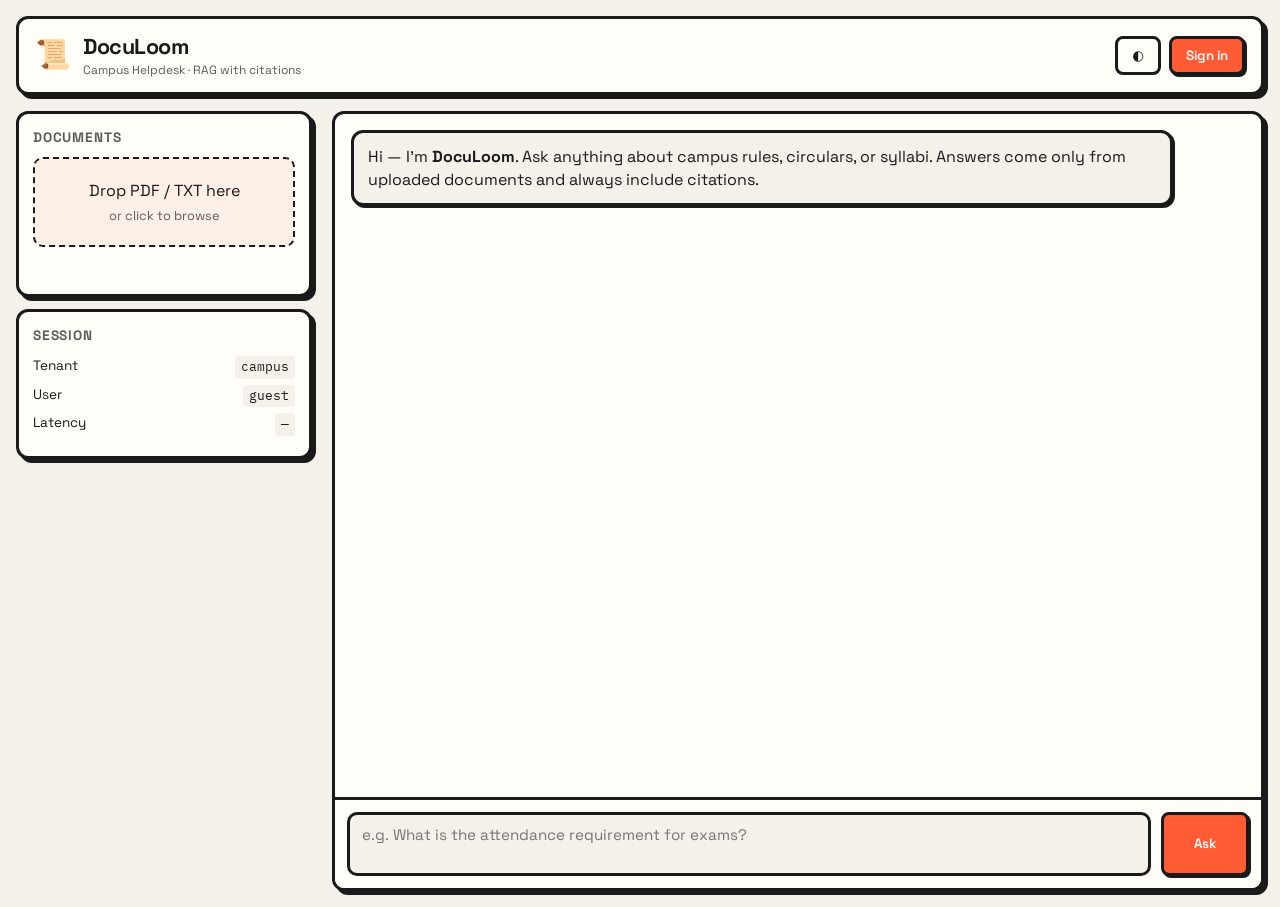
==== templates/index.html @ 9d4e54d8 "push code" ====
<!DOCTYPE html>
<html lang="en">
<head>
  <meta charset="UTF-8" />
  <meta name="viewport" content="width=device-width, initial-scale=1" />
  <title>DocuLoom — Campus Helpdesk RAG</title>
  <link rel="preconnect" href="https://fonts.googleapis.com" />
  <link href="https://fonts.googleapis.com/css2?family=Space+Grotesk:wght@400;500;600;700&family=IBM+Plex+Mono:wght@400;500&display=swap" rel="stylesheet" />
  <link rel="stylesheet" href="/static/style.css" />
</head>
<body>
  <div id="app">
    <!-- Top bar -->
    <header class="topbar">
      <div class="brand">
        <span class="logo">📜</span>
        <div>
          <h1>DocuLoom</h1>
          <p class="tag">Campus Helpdesk · RAG with citations</p>
        </div>
      </div>
      <div class="top-actions">
        <button id="themeBtn" class="btn btn-ghost" title="Toggle theme">◐</button>
        <button id="authBtn" class="btn btn-primary">Sign in</button>
      </div>
    </header>

    <main class="layout">
      <!-- Sidebar -->
      <aside class="sidebar">
        <section class="panel">
          <h2>Documents</h2>
          <div id="dropzone" class="dropzone">
            <p>Drop PDF / TXT here</p>
            <p class="muted">or click to browse</p>
            <input type="file" id="fileInput" accept=".pdf,.txt,.md" hidden />
          </div>
          <div id="uploadStatus" class="status"></div>
          <ul id="docList" class="doc-list"></ul>
        </section>

        <section class="panel meta-panel">
          <h2>Session</h2>
          <div class="meta-row"><span>Tenant</span><code id="tenantLabel">campus</code></div>
          <div class="meta-row"><span>User</span><code id="userLabel">guest</code></div>
          <div class="meta-row"><span>Latency</span><code id="latLabel">—</code></div>
        </section>
      </aside>

      <!-- Chat -->
      <section class="chat-panel">
        <div id="messages" class="messages">
          <div class="msg assistant">
            <div class="bubble">
              <p>Hi — I'm <strong>DocuLoom</strong>. Ask anything about campus rules, circulars, or syllabi. Answers come only from uploaded documents and always include citations.</p>
            </div>
          </div>
        </div>
        <form id="askForm" class="ask-form">
          <textarea id="question" rows="2" placeholder="e.g. What is the attendance requirement for exams?" required></textarea>
          <button type="submit" class="btn btn-primary btn-ask" id="askBtn">Ask</button>
        </form>
      </section>
    </main>
  </div>

  <!-- Auth modal -->
  <div id="authModal" class="modal hidden">
    <div class="modal-card">
      <h2 id="authTitle">Sign in</h2>
      <form id="authForm">
        <label>Email<input type="email" id="authEmail" required /></label>
        <label>Password<input type="password" id="authPassword" required minlength="6" /></label>
        <label id="nameLabel" class="hidden">Display name<input type="text" id="authName" /></label>
        <div class="modal-actions">
          <button type="button" class="btn btn-ghost" id="toggleAuthMode">Need an account?</button>
          <button type="submit" class="btn btn-primary" id="authSubmit">Sign in</button>
        </div>
      </form>
      <button class="modal-close" id="closeAuth">×</button>
    </div>
  </div>

  <script src="/static/app.js"></script>
</body>
</html>
---- static/style.css ----
:root {
  --bg: #f4f1ea;
  --surface: #fffdf7;
  --ink: #1a1a1a;
  --muted: #5c5c5c;
  --accent: #ff5c35;
  --accent-2: #2b6cff;
  --ok: #1f9d55;
  --border: 3px solid #1a1a1a;
  --shadow: 4px 4px 0 #1a1a1a;
  --radius: 12px;
  --font: "Space Grotesk", system-ui, sans-serif;
  --mono: "IBM Plex Mono", ui-monospace, monospace;
}

[data-theme="dark"] {
  --bg: #121212;
  --surface: #1c1c1c;
  --ink: #f2f2f2;
  --muted: #a0a0a0;
  --accent: #ff7a55;
  --accent-2: #6b9bff;
  --ok: #3dd68c;
  --border: 3px solid #f2f2f2;
  --shadow: 4px 4px 0 #000;
}

* { box-sizing: border-box; margin: 0; padding: 0; }

body {
  font-family: var(--font);
  background: var(--bg);
  color: var(--ink);
  min-height: 100vh;
  line-height: 1.45;
}

#app { max-width: 1280px; margin: 0 auto; padding: 16px; }

.topbar {
  display: flex;
  align-items: center;
  justify-content: space-between;
  padding: 12px 16px;
  background: var(--surface);
  border: var(--border);
  box-shadow: var(--shadow);
  border-radius: var(--radius);
  margin-bottom: 16px;
}

.brand { display: flex; gap: 12px; align-items: center; }
.logo { font-size: 1.8rem; }
.brand h1 { font-size: 1.35rem; font-weight: 700; letter-spacing: -0.02em; }
.tag { font-size: 0.75rem; color: var(--muted); }

.top-actions { display: flex; gap: 8px; }

.btn {
  font-family: var(--font);
  font-weight: 600;
  border: var(--border);
  border-radius: 8px;
  padding: 8px 14px;
  cursor: pointer;
  background: var(--surface);
  color: var(--ink);
  box-shadow: 2px 2px 0 var(--ink);
  transition: transform 0.08s, box-shadow 0.08s;
}
.btn:hover { transform: translate(-1px, -1px); box-shadow: 3px 3px 0 var(--ink); }
.btn:active { transform: translate(1px, 1px); box-shadow: 1px 1px 0 var(--ink); }
.btn-primary { background: var(--accent); color: #fff; }
.btn-ghost { background: transparent; box-shadow: none; }
.btn-ask { min-width: 88px; height: 100%; }

.layout {
  display: grid;
  grid-template-columns: 300px 1fr;
  gap: 16px;
  height: calc(100vh - 120px);
}

.sidebar { overflow-y: auto; padding-right: 4px; }

@media (max-width: 860px) {
  .layout { grid-template-columns: 1fr; height: auto; }
  .sidebar { max-height: 40vh; }
}

.panel {
  background: var(--surface);
  border: var(--border);
  box-shadow: var(--shadow);
  border-radius: var(--radius);
  padding: 14px;
  margin-bottom: 12px;
}
.panel h2 {
  font-size: 0.85rem;
  text-transform: uppercase;
  letter-spacing: 0.06em;
  margin-bottom: 10px;
  color: var(--muted);
}

.dropzone {
  border: 2px dashed var(--ink);
  border-radius: 10px;
  padding: 20px 12px;
  text-align: center;
  cursor: pointer;
  background: color-mix(in srgb, var(--accent) 8%, transparent);
  transition: background 0.15s;
}
.dropzone.dragover { background: color-mix(in srgb, var(--accent) 22%, transparent); }
.dropzone .muted { font-size: 0.8rem; color: var(--muted); margin-top: 4px; }

.status { font-size: 0.8rem; margin-top: 8px; min-height: 1.2em; }
.status.ok { color: var(--ok); }
.status.err { color: var(--accent); }

.doc-list { list-style: none; max-height: 280px; overflow-y: auto; margin-top: 10px; }
.doc-list li {
  display: flex;
  justify-content: space-between;
  align-items: center;
  gap: 8px;
  padding: 8px;
  border: 2px solid var(--ink);
  border-radius: 8px;
  margin-bottom: 6px;
  font-size: 0.85rem;
}
.doc-list .name { overflow: hidden; text-overflow: ellipsis; white-space: nowrap; flex: 1; }
.doc-list .badge {
  font-family: var(--mono);
  font-size: 0.7rem;
  padding: 2px 6px;
  border-radius: 4px;
  background: var(--bg);
  border: 1px solid var(--ink);
}
.doc-list .badge.ready { background: color-mix(in srgb, var(--ok) 25%, transparent); }
.doc-list .badge.failed { background: color-mix(in srgb, var(--accent) 25%, transparent); }

.meta-row {
  display: flex;
  justify-content: space-between;
  font-size: 0.85rem;
  margin-bottom: 6px;
}
.meta-row code {
  font-family: var(--mono);
  font-size: 0.8rem;
  background: var(--bg);
  padding: 2px 6px;
  border-radius: 4px;
}

.chat-panel {
  display: flex;
  flex-direction: column;
  background: var(--surface);
  border: var(--border);
  box-shadow: var(--shadow);
  border-radius: var(--radius);
  overflow: hidden;
  height: 100%;
  max-height: 100%;
}

.messages {
  flex: 1;
  overflow-y: auto;
  padding: 16px;
  display: flex;
  flex-direction: column;
  gap: 12px;
}

.msg { display: flex; max-width: 92%; }
.msg.user { align-self: flex-end; }
.msg.assistant { align-self: flex-start; }

.bubble {
  padding: 12px 14px;
  border: var(--border);
  border-radius: 12px;
  box-shadow: 2px 2px 0 var(--ink);
  background: var(--bg);
}
.msg.user .bubble {
  background: var(--accent);
  color: #fff;
  border-color: var(--ink);
}
.bubble p { margin-bottom: 0.4em; }
.bubble p:last-child { margin-bottom: 0; }
.bubble ul { padding-left: 1.2em; margin: 0.3em 0; }

.sources {
  margin-top: 10px;
  padding-top: 8px;
  border-top: 2px dashed color-mix(in srgb, var(--ink) 30%, transparent);
  font-size: 0.78rem;
}
.sources h4 { font-size: 0.72rem; text-transform: uppercase; color: var(--muted); margin-bottom: 4px; }
.source-chip {
  display: inline-block;
  margin: 2px 4px 2px 0;
  padding: 3px 8px;
  border: 2px solid var(--ink);
  border-radius: 6px;
  background: var(--surface);
  font-family: var(--mono);
  cursor: default;
}
.cite {
  font-family: var(--mono);
  font-size: 0.85em;
  color: var(--accent-2);
  font-weight: 500;
}

.ask-form {
  display: flex;
  gap: 10px;
  padding: 12px;
  border-top: var(--border);
  background: var(--surface);
}
.ask-form textarea {
  flex: 1;
  resize: none;
  font-family: var(--font);
  font-size: 0.95rem;
  padding: 10px 12px;
  border: var(--border);
  border-radius: 10px;
  background: var(--bg);
  color: var(--ink);
  outline: none;
}
.ask-form textarea:focus { box-shadow: 2px 2px 0 var(--accent-2); }

.modal {
  position: fixed;
  inset: 0;
  background: rgba(0,0,0,0.45);
  display: flex;
  align-items: center;
  justify-content: center;
  z-index: 50;
}
.modal.hidden { display: none; }
.modal-card {
  position: relative;
  background: var(--surface);
  border: var(--border);
  box-shadow: var(--shadow);
  border-radius: var(--radius);
  padding: 24px;
  width: min(380px, 92vw);
}
.modal-card h2 { margin-bottom: 14px; }
.modal-card label {
  display: block;
  font-size: 0.85rem;
  margin-bottom: 10px;
}
.modal-card input {
  display: block;
  width: 100%;
  margin-top: 4px;
  padding: 8px 10px;
  border: var(--border);
  border-radius: 8px;
  font-family: var(--font);
  background: var(--bg);
  color: var(--ink);
}
.modal-actions {
  display: flex;
  justify-content: space-between;
  align-items: center;
  margin-top: 14px;
  gap: 8px;
}
.modal-close {
  position: absolute;
  top: 8px;
  right: 12px;
  border: none;
  background: none;
  font-size: 1.4rem;
  cursor: pointer;
  color: var(--ink);
}
.hidden { display: none !important; }

.typing::after {
  content: "…";
  animation: blink 1s infinite;
}
@keyframes blink { 50% { opacity: 0.3; } }
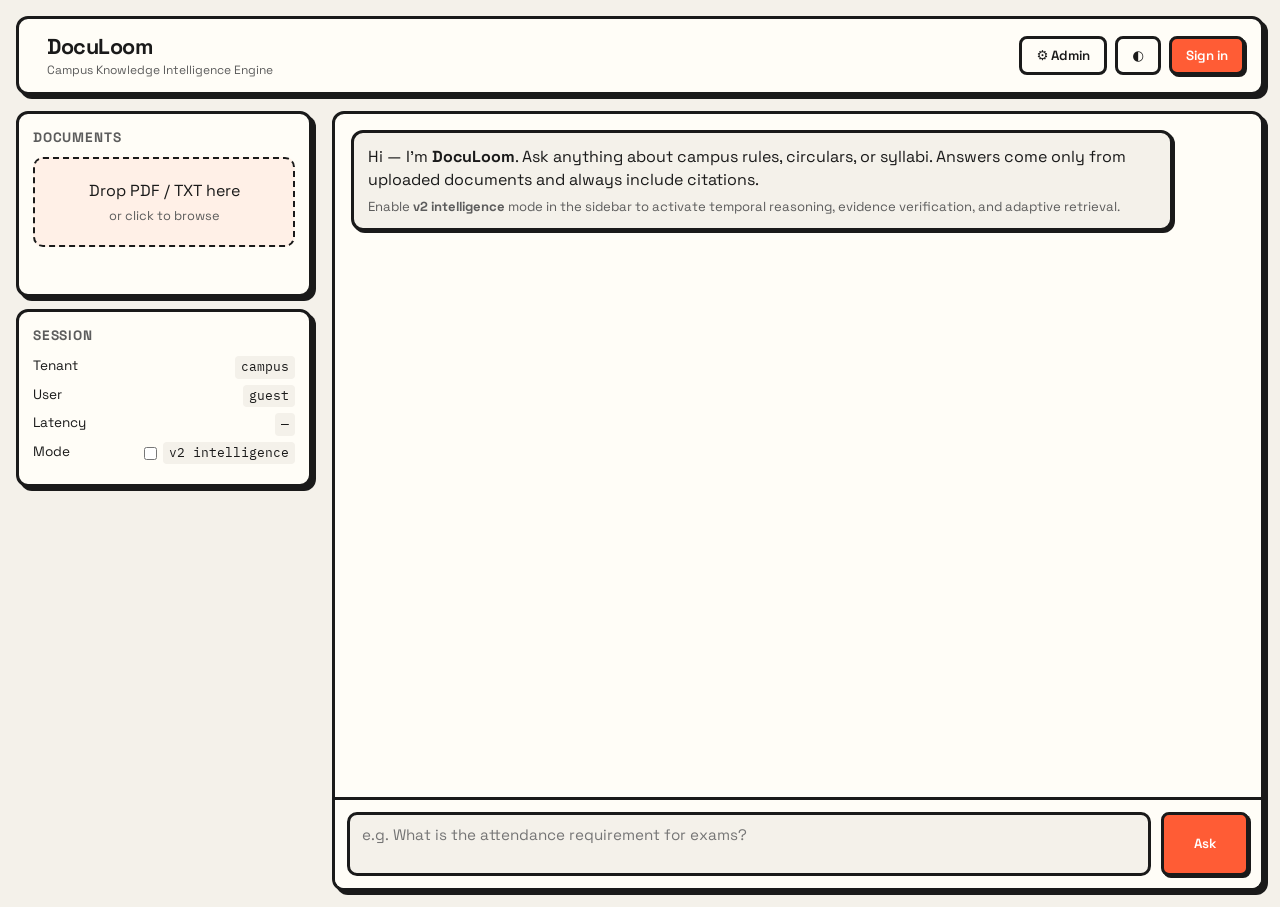
==== commit 3bcba17c: "added some features" ====
--- a/templates/index.html
+++ b/templates/index.html
@@ -3,7 +3,7 @@
 <head>
   <meta charset="UTF-8" />
   <meta name="viewport" content="width=device-width, initial-scale=1" />
-  <title>DocuLoom — Campus Helpdesk RAG</title>
+  <title>DocuLoom — Campus Knowledge Intelligence Engine</title>
   <link rel="preconnect" href="https://fonts.googleapis.com" />
   <link href="https://fonts.googleapis.com/css2?family=Space+Grotesk:wght@400;500;600;700&family=IBM+Plex+Mono:wght@400;500&display=swap" rel="stylesheet" />
   <link rel="stylesheet" href="/static/style.css" />
@@ -13,13 +13,16 @@
     <!-- Top bar -->
     <header class="topbar">
       <div class="brand">
-        <span class="logo">📜</span>
-        <div>
-          <h1>DocuLoom</h1>
-          <p class="tag">Campus Helpdesk · RAG with citations</p>
-        </div>
+        <a href="/" style="display:flex;gap:12px;align-items:center;text-decoration:none;color:inherit;" title="Back to home">
+          <span class="logo"></span>
+          <div>
+            <h1>DocuLoom</h1>
+            <p class="tag">Campus Knowledge Intelligence Engine</p>
+          </div>
+        </a>
       </div>
       <div class="top-actions">
+        <button id="adminBtn" class="btn btn-ghost" title="Admin intelligence dashboard">⚙ Admin</button>
         <button id="themeBtn" class="btn btn-ghost" title="Toggle theme">◐</button>
         <button id="authBtn" class="btn btn-primary">Sign in</button>
       </div>
@@ -44,6 +47,13 @@
           <div class="meta-row"><span>Tenant</span><code id="tenantLabel">campus</code></div>
           <div class="meta-row"><span>User</span><code id="userLabel">guest</code></div>
           <div class="meta-row"><span>Latency</span><code id="latLabel">—</code></div>
+          <div class="meta-row">
+            <span>Mode</span>
+            <label style="display:flex;align-items:center;gap:6px;cursor:pointer;">
+              <input type="checkbox" id="v2Toggle" style="width:auto;margin:0" />
+              <code>v2 intelligence</code>
+            </label>
+          </div>
         </section>
       </aside>
 
@@ -53,6 +63,7 @@
           <div class="msg assistant">
             <div class="bubble">
               <p>Hi — I'm <strong>DocuLoom</strong>. Ask anything about campus rules, circulars, or syllabi. Answers come only from uploaded documents and always include citations.</p>
+              <p style="margin-top:6px;font-size:0.82rem;color:var(--muted)">Enable <strong>v2 intelligence</strong> mode in the sidebar to activate temporal reasoning, evidence verification, and adaptive retrieval.</p>
             </div>
           </div>
         </div>
@@ -64,7 +75,196 @@
     </main>
   </div>
 
-  <!-- Auth modal -->
+  <!-- ── Admin Intelligence Panel ──────────────────────────────────────── -->
+  <div id="adminPanel" class="admin-panel hidden">
+    <div class="admin-topbar">
+      <h1>⚙ Intelligence Dashboard</h1>
+      <button id="closeAdmin" class="btn btn-ghost">✕ Close</button>
+    </div>
+
+    <!-- Nav tabs -->
+    <div class="nav-tabs">
+      <button class="nav-tab active" data-tab="dashboard">Dashboard</button>
+      <button class="nav-tab" data-tab="conflicts">Conflicts</button>
+      <button class="nav-tab" data-tab="expiry">Expiry</button>
+      <button class="nav-tab" data-tab="quality">Ingestion Quality</button>
+      <button class="nav-tab" data-tab="gaps">Knowledge Gaps</button>
+      <button class="nav-tab" data-tab="trust">Trust Scores</button>
+      <button class="nav-tab" data-tab="drift">Drift Detection</button>
+      <button class="nav-tab" data-tab="provenance">Provenance</button>
+    </div>
+
+    <!-- Dashboard tab -->
+    <div id="tab-dashboard" class="admin-grid">
+      <div class="intel-card">
+        <h3>Document Health</h3>
+        <div class="stat-grid" id="docHealthStats">
+          <div class="stat-box"><div class="val loading-dots">…</div><div class="label">Ready</div></div>
+        </div>
+      </div>
+      <div class="intel-card">
+        <h3>Knowledge Gaps Summary</h3>
+        <div id="gapSummaryWidget"></div>
+      </div>
+      <div class="intel-card">
+        <h3>Conflicts</h3>
+        <div id="conflictSummaryWidget"></div>
+      </div>
+      <div class="intel-card">
+        <h3>Cache Performance</h3>
+        <div id="cacheMetricsWidget"></div>
+        <button class="btn btn-xs" id="invalidateCacheBtn" style="margin-top:10px">Invalidate Cache</button>
+      </div>
+      <div class="intel-card">
+        <h3>Latest Drift Run</h3>
+        <div id="driftSummaryWidget"></div>
+        <button class="btn btn-xs btn-primary" id="runDriftBtn" style="margin-top:10px">Run Drift Eval</button>
+      </div>
+      <div class="intel-card">
+        <h3>Expiry Summary</h3>
+        <div id="expirySummaryWidget"></div>
+        <button class="btn btn-xs" id="refreshExpiryBtn" style="margin-top:10px">Refresh Status</button>
+      </div>
+    </div>
+
+    <!-- Conflicts tab -->
+    <div id="tab-conflicts" class="hidden">
+      <div class="intel-card">
+        <h3>Document Conflicts</h3>
+        <div style="display:flex;gap:8px;margin-bottom:12px;flex-wrap:wrap">
+          <select id="conflictSeverityFilter" class="btn btn-ghost btn-xs">
+            <option value="">All severities</option>
+            <option value="critical">Critical</option>
+            <option value="high">High</option>
+            <option value="medium">Medium</option>
+            <option value="low">Low</option>
+          </select>
+          <button class="btn btn-xs btn-primary" id="loadConflictsBtn">Load</button>
+        </div>
+        <div class="table-wrap">
+          <table class="intel-table">
+            <thead><tr><th>Type</th><th>Severity</th><th>Claim A</th><th>Claim B</th><th>Documents</th><th>Temporal</th><th>Action</th></tr></thead>
+            <tbody id="conflictsBody"><tr><td colspan="7" style="color:var(--muted)">Load conflicts above</td></tr></tbody>
+          </table>
+        </div>
+      </div>
+    </div>
+
+    <!-- Expiry tab -->
+    <div id="tab-expiry" class="hidden">
+      <div class="intel-card">
+        <h3>Knowledge Expiration</h3>
+        <div style="display:flex;gap:8px;margin-bottom:12px;flex-wrap:wrap">
+          <select id="expiryStatusFilter" class="btn btn-ghost btn-xs">
+            <option value="">All statuses</option>
+            <option value="expired">Expired</option>
+            <option value="superseded">Superseded</option>
+            <option value="pending_review">Pending Review</option>
+            <option value="active">Active</option>
+          </select>
+          <button class="btn btn-xs btn-primary" id="loadExpiryBtn">Load</button>
+        </div>
+        <div class="table-wrap">
+          <table class="intel-table">
+            <thead><tr><th>Document</th><th>Status</th><th>Expiry Date</th><th>Review Date</th><th>Source</th></tr></thead>
+            <tbody id="expiryBody"><tr><td colspan="5" style="color:var(--muted)">Load expiry above</td></tr></tbody>
+          </table>
+        </div>
+      </div>
+    </div>
+
+    <!-- Ingestion Quality tab -->
+    <div id="tab-quality" class="hidden">
+      <div class="intel-card">
+        <h3>Ingestion Quality Reports</h3>
+        <button class="btn btn-xs btn-primary" id="loadQualityBtn" style="margin-bottom:12px">Load Reports</button>
+        <div class="table-wrap">
+          <table class="intel-table">
+            <thead><tr><th>Document</th><th>Score</th><th>Coverage</th><th>OCR</th><th>Empty Chunks</th><th>Quarantined</th><th>Action</th></tr></thead>
+            <tbody id="qualityBody"><tr><td colspan="7" style="color:var(--muted)">Load quality above</td></tr></tbody>
+          </table>
+        </div>
+      </div>
+    </div>
+
+    <!-- Knowledge Gaps tab -->
+    <div id="tab-gaps" class="hidden">
+      <div class="intel-card">
+        <h3>Information Gaps</h3>
+        <div style="display:flex;gap:8px;margin-bottom:12px">
+          <button class="btn btn-xs btn-primary" id="loadGapsBtn">Load Gaps</button>
+          <button class="btn btn-xs" id="aggregateGapsBtn">Re-cluster</button>
+        </div>
+        <div id="gapsList"></div>
+      </div>
+    </div>
+
+    <!-- Trust Scores tab -->
+    <div id="tab-trust" class="hidden">
+      <div class="intel-card">
+        <h3>Document Trust Scores</h3>
+        <div style="display:flex;gap:8px;margin-bottom:12px">
+          <button class="btn btn-xs btn-primary" id="loadTrustBtn">Load Scores</button>
+          <button class="btn btn-xs" id="recomputeTrustBtn">Recompute All</button>
+        </div>
+        <div class="table-wrap">
+          <table class="intel-table">
+            <thead><tr><th>Document</th><th>Trust Score</th><th>Interpretation</th><th>Superseded</th><th>Pub Date</th></tr></thead>
+            <tbody id="trustBody"><tr><td colspan="5" style="color:var(--muted)">Load scores above</td></tr></tbody>
+          </table>
+        </div>
+      </div>
+    </div>
+
+    <!-- Drift Detection tab -->
+    <div id="tab-drift" class="hidden">
+      <div class="admin-grid">
+        <div class="intel-card">
+          <h3>Add Baseline Question</h3>
+          <label style="font-size:0.85rem;display:block;margin-bottom:8px">
+            Question
+            <input type="text" id="baselineQuestion" placeholder="e.g. What is the attendance requirement?" style="display:block;width:100%;margin-top:4px;padding:8px;border:var(--border);border-radius:8px;background:var(--bg);color:var(--ink);font-family:var(--font)" />
+          </label>
+          <label style="font-size:0.85rem;display:block;margin-bottom:8px">
+            Expected keywords (comma-separated)
+            <input type="text" id="baselineKeywords" placeholder="75%, attendance" style="display:block;width:100%;margin-top:4px;padding:8px;border:var(--border);border-radius:8px;background:var(--bg);color:var(--ink);font-family:var(--font)" />
+          </label>
+          <button class="btn btn-xs btn-primary" id="addBaselineBtn">Add to Baseline</button>
+          <div id="baselineStatus" style="margin-top:8px;font-size:0.8rem;color:var(--ok)"></div>
+        </div>
+        <div class="intel-card">
+          <h3>Drift Run History</h3>
+          <button class="btn btn-xs btn-primary" id="loadDriftBtn" style="margin-bottom:10px">Load History</button>
+          <div id="driftHistory"></div>
+        </div>
+      </div>
+    </div>
+
+    <!-- Provenance tab -->
+    <div id="tab-provenance" class="hidden">
+      <div class="intel-card">
+        <h3>Query Execution Logs</h3>
+        <button class="btn btn-xs btn-primary" id="loadProvenanceBtn" style="margin-bottom:12px">Load Logs</button>
+        <div class="table-wrap">
+          <table class="intel-table">
+            <thead><tr><th>Question</th><th>Strategy</th><th>Difficulty</th><th>Latency</th><th>Cached</th><th>Time</th><th>Trace</th></tr></thead>
+            <tbody id="provenanceBody"><tr><td colspan="7" style="color:var(--muted)">Load logs above</td></tr></tbody>
+          </table>
+        </div>
+      </div>
+    </div>
+  </div>
+
+  <!-- ── Provenance Trace Modal ─────────────────────────────────────────── -->
+  <div id="provenanceModal" class="provenance-modal hidden">
+    <div class="provenance-card">
+      <button class="modal-close" id="closeProvenance">×</button>
+      <h2>🔍 Query Provenance Trace</h2>
+      <div id="provenanceContent"></div>
+    </div>
+  </div>
+
+  <!-- ── Auth modal ─────────────────────────────────────────────────────── -->
   <div id="authModal" class="modal hidden">
     <div class="modal-card">
       <h2 id="authTitle">Sign in</h2>
--- a/static/style.css
+++ b/static/style.css
@@ -304,3 +304,340 @@
   animation: blink 1s infinite;
 }
 @keyframes blink { 50% { opacity: 0.3; } }
+
+/* ═══════════════════════════════════════════════════════════════════
+   Intelligence Engine — Admin Panel Styles
+   ═══════════════════════════════════════════════════════════════════ */
+
+/* Nav tabs */
+.nav-tabs {
+  display: flex;
+  gap: 6px;
+  flex-wrap: wrap;
+  margin-bottom: 14px;
+}
+.nav-tab {
+  font-family: var(--font);
+  font-size: 0.8rem;
+  font-weight: 600;
+  padding: 6px 12px;
+  border: var(--border);
+  border-radius: 8px;
+  cursor: pointer;
+  background: var(--bg);
+  color: var(--ink);
+  box-shadow: 2px 2px 0 var(--ink);
+  transition: transform 0.08s, box-shadow 0.08s;
+}
+.nav-tab:hover { transform: translate(-1px,-1px); box-shadow: 3px 3px 0 var(--ink); }
+.nav-tab.active {
+  background: var(--accent-2);
+  color: #fff;
+  box-shadow: 2px 2px 0 var(--ink);
+}
+
+/* Admin panel view (full-width overlay) */
+.admin-panel {
+  position: fixed;
+  inset: 0;
+  background: var(--bg);
+  z-index: 40;
+  overflow-y: auto;
+  padding: 20px;
+  display: flex;
+  flex-direction: column;
+  gap: 16px;
+}
+.admin-panel.hidden { display: none !important; }
+.admin-topbar {
+  display: flex;
+  align-items: center;
+  justify-content: space-between;
+  padding-bottom: 12px;
+  border-bottom: var(--border);
+}
+.admin-topbar h1 { font-size: 1.2rem; font-weight: 700; }
+
+/* Section cards */
+.intel-card {
+  background: var(--surface);
+  border: var(--border);
+  box-shadow: var(--shadow);
+  border-radius: var(--radius);
+  padding: 16px;
+}
+.intel-card h3 {
+  font-size: 0.8rem;
+  text-transform: uppercase;
+  letter-spacing: 0.07em;
+  color: var(--muted);
+  margin-bottom: 12px;
+}
+
+/* Stat grid */
+.stat-grid {
+  display: grid;
+  grid-template-columns: repeat(auto-fit, minmax(120px, 1fr));
+  gap: 10px;
+  margin-bottom: 14px;
+}
+.stat-box {
+  background: var(--bg);
+  border: 2px solid var(--ink);
+  border-radius: 10px;
+  padding: 12px;
+  text-align: center;
+}
+.stat-box .val {
+  font-size: 1.6rem;
+  font-weight: 700;
+  line-height: 1.1;
+}
+.stat-box .label {
+  font-size: 0.72rem;
+  color: var(--muted);
+  margin-top: 4px;
+}
+.stat-box.warn .val { color: #e88a00; }
+.stat-box.crit .val { color: var(--accent); }
+.stat-box.ok .val { color: var(--ok); }
+
+/* Tables */
+.intel-table {
+  width: 100%;
+  border-collapse: collapse;
+  font-size: 0.83rem;
+}
+.intel-table th {
+  text-align: left;
+  padding: 6px 10px;
+  border-bottom: var(--border);
+  font-size: 0.75rem;
+  text-transform: uppercase;
+  color: var(--muted);
+}
+.intel-table td {
+  padding: 8px 10px;
+  border-bottom: 1px solid color-mix(in srgb, var(--ink) 15%, transparent);
+  vertical-align: top;
+}
+.intel-table tr:last-child td { border-bottom: none; }
+.intel-table tr:hover td { background: color-mix(in srgb, var(--accent-2) 6%, transparent); }
+
+/* Severity badges */
+.sev {
+  display: inline-block;
+  padding: 2px 7px;
+  border-radius: 5px;
+  font-size: 0.72rem;
+  font-weight: 700;
+  text-transform: uppercase;
+}
+.sev-critical { background: color-mix(in srgb, var(--accent) 25%, transparent); color: var(--accent); }
+.sev-high     { background: color-mix(in srgb, #e88a00 20%, transparent); color: #c06000; }
+.sev-medium   { background: color-mix(in srgb, var(--accent-2) 20%, transparent); color: var(--accent-2); }
+.sev-low      { background: color-mix(in srgb, var(--ok) 20%, transparent); color: var(--ok); }
+
+/* Status badges */
+.tag-badge {
+  display: inline-block;
+  padding: 2px 8px;
+  border-radius: 5px;
+  font-size: 0.72rem;
+  font-family: var(--mono);
+  border: 1px solid currentColor;
+}
+.tag-active   { color: var(--ok); }
+.tag-expired  { color: var(--accent); }
+.tag-superseded { color: #e88a00; }
+.tag-review   { color: var(--accent-2); }
+.tag-unknown  { color: var(--muted); }
+
+/* Trust score bar */
+.trust-bar { display: flex; align-items: center; gap: 8px; }
+.trust-track {
+  flex: 1;
+  height: 8px;
+  background: var(--bg);
+  border: 1px solid var(--ink);
+  border-radius: 4px;
+  overflow: hidden;
+}
+.trust-fill {
+  height: 100%;
+  border-radius: 4px;
+  background: var(--ok);
+  transition: width 0.4s;
+}
+.trust-fill.mid { background: #e88a00; }
+.trust-fill.low { background: var(--accent); }
+
+/* Evidence verification chips */
+.claim-list { display: flex; flex-direction: column; gap: 6px; margin-top: 8px; }
+.claim-item {
+  padding: 6px 10px;
+  border-radius: 8px;
+  font-size: 0.82rem;
+  border: 1.5px solid;
+}
+.claim-item.supported   { border-color: var(--ok); background: color-mix(in srgb, var(--ok) 10%, transparent); }
+.claim-item.unsupported { border-color: var(--accent); background: color-mix(in srgb, var(--accent) 10%, transparent); }
+.claim-item.insufficient{ border-color: #e88a00; background: color-mix(in srgb, #e88a00 10%, transparent); }
+
+/* Provenance trace */
+.trace-step {
+  display: flex;
+  gap: 12px;
+  padding: 8px 0;
+  border-bottom: 1px solid color-mix(in srgb, var(--ink) 12%, transparent);
+  font-size: 0.83rem;
+}
+.trace-step:last-child { border-bottom: none; }
+.trace-num {
+  width: 24px;
+  height: 24px;
+  min-width: 24px;
+  border-radius: 50%;
+  background: var(--accent-2);
+  color: #fff;
+  font-size: 0.72rem;
+  font-weight: 700;
+  display: flex;
+  align-items: center;
+  justify-content: center;
+}
+.trace-content { flex: 1; }
+.trace-label { font-weight: 600; margin-bottom: 2px; }
+.trace-detail { color: var(--muted); font-family: var(--mono); font-size: 0.78rem; }
+
+/* Drift chart — simple sparkline via CSS */
+.drift-history { display: flex; align-items: flex-end; gap: 4px; height: 48px; }
+.drift-bar {
+  flex: 1;
+  background: var(--accent-2);
+  border-radius: 3px 3px 0 0;
+  min-height: 4px;
+  transition: height 0.3s;
+  cursor: default;
+}
+.drift-bar.alert { background: var(--accent); }
+
+/* Gap category pills */
+.gap-pill {
+  display: inline-block;
+  padding: 3px 10px;
+  border: 2px solid var(--ink);
+  border-radius: 20px;
+  font-size: 0.75rem;
+  background: color-mix(in srgb, var(--accent-2) 12%, transparent);
+  margin: 2px;
+}
+
+/* Quality score ring (simple numeric) */
+.quality-score {
+  font-size: 1.4rem;
+  font-weight: 700;
+  font-family: var(--mono);
+}
+.quality-score.good { color: var(--ok); }
+.quality-score.fair { color: #e88a00; }
+.quality-score.poor { color: var(--accent); }
+
+/* Version timeline */
+.timeline { position: relative; padding-left: 24px; }
+.timeline::before {
+  content: "";
+  position: absolute;
+  left: 8px;
+  top: 0;
+  bottom: 0;
+  width: 2px;
+  background: var(--ink);
+}
+.timeline-item {
+  position: relative;
+  margin-bottom: 16px;
+  font-size: 0.83rem;
+}
+.timeline-item::before {
+  content: "";
+  position: absolute;
+  left: -20px;
+  top: 4px;
+  width: 10px;
+  height: 10px;
+  border-radius: 50%;
+  background: var(--accent-2);
+  border: 2px solid var(--ink);
+}
+.timeline-item.current::before { background: var(--ok); }
+.timeline-item.superseded::before { background: var(--muted); }
+
+/* Ask v2 metadata badge strip */
+.intel-meta {
+  display: flex;
+  flex-wrap: wrap;
+  gap: 6px;
+  margin-top: 8px;
+}
+.intel-badge {
+  font-size: 0.72rem;
+  font-family: var(--mono);
+  padding: 2px 7px;
+  border-radius: 5px;
+  border: 1px solid var(--ink);
+  background: var(--bg);
+  color: var(--muted);
+}
+.intel-badge.strategy { border-color: var(--accent-2); color: var(--accent-2); }
+.intel-badge.verified { border-color: var(--ok); color: var(--ok); }
+.intel-badge.temporal { border-color: #e88a00; color: #c06000; }
+.intel-badge.cached   { border-color: #9b59b6; color: #9b59b6; }
+.intel-badge.decomposed { border-color: var(--ok); color: var(--ok); }
+
+/* Section loading spinner */
+.loading-dots::after {
+  content: "…";
+  animation: blink 1s infinite;
+}
+
+/* Scrollable table container */
+.table-wrap { overflow-x: auto; }
+
+/* Small action button */
+.btn-xs {
+  font-size: 0.75rem;
+  padding: 3px 8px;
+  border-radius: 5px;
+}
+
+/* Admin grid layout */
+.admin-grid {
+  display: grid;
+  grid-template-columns: repeat(auto-fit, minmax(320px, 1fr));
+  gap: 16px;
+}
+
+/* Provenance modal */
+.provenance-modal {
+  position: fixed;
+  inset: 0;
+  background: rgba(0,0,0,0.5);
+  z-index: 60;
+  overflow-y: auto;
+  display: flex;
+  align-items: flex-start;
+  justify-content: center;
+  padding: 40px 16px;
+}
+.provenance-modal.hidden { display: none !important; }
+.provenance-card {
+  background: var(--surface);
+  border: var(--border);
+  box-shadow: var(--shadow);
+  border-radius: var(--radius);
+  padding: 24px;
+  width: min(760px, 100%);
+  position: relative;
+}
+.provenance-card h2 { margin-bottom: 16px; font-size: 1rem; }
